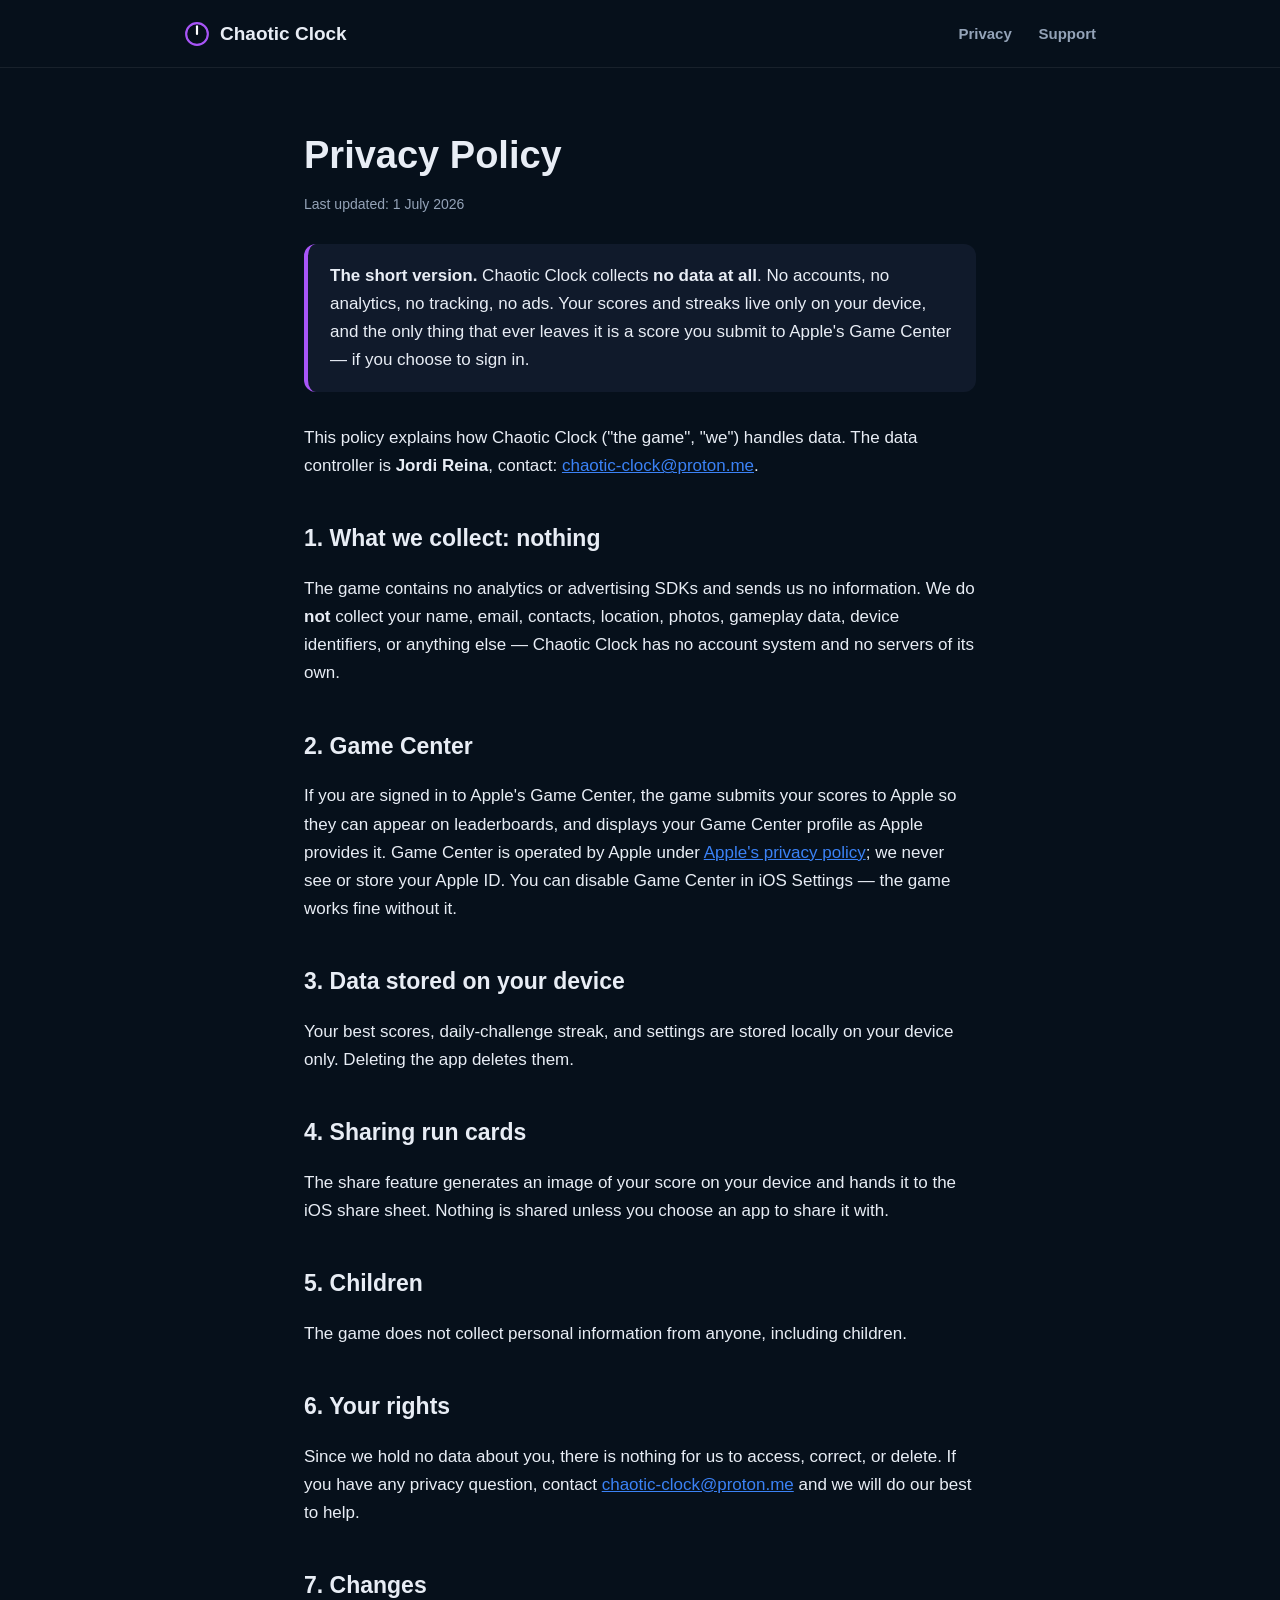
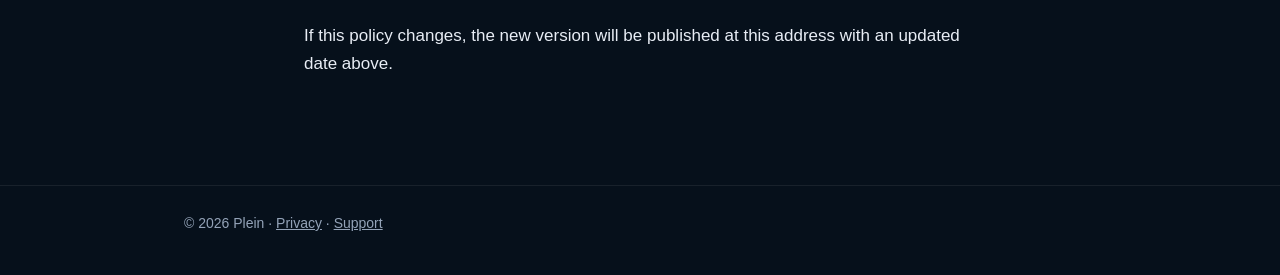
==== privacy/index.html @ d5d343c8 "Chaotic Clock website: landing, privacy policy, support Co-Authored-By: Claude Fable 5 <noreply@anth" ====
<!DOCTYPE html>
<html lang="en">
<head>
<meta charset="utf-8">
<meta name="viewport" content="width=device-width, initial-scale=1">
<title>Chaotic Clock — Privacy Policy</title>
<meta name="description" content="Chaotic Clock collects no data: no accounts, no analytics, no tracking, no ads.">
<meta name="theme-color" content="#06101b">
<link rel="stylesheet" href="../assets/styles.css">
</head>
<body>

<header class="site-header">
  <div class="wrap">
    <a class="brand" href="../">
      <svg class="clock" viewBox="0 0 24 24" fill="none" stroke="#a855f7" stroke-width="2" aria-hidden="true">
        <circle cx="12" cy="12" r="10"/><path d="M12 12V5" stroke="#fff" stroke-linecap="round"/>
      </svg>
      Chaotic Clock
    </a>
    <nav class="nav">
      <a href="./">Privacy</a>
      <a href="../support/">Support</a>
    </nav>
  </div>
</header>

<main class="article">
  <div class="wrap wrap--narrow">

  <h1>Privacy Policy</h1>
  <div class="updated">Last updated: 1 July 2026</div>

  <div class="lead">
    <strong>The short version.</strong> Chaotic Clock collects <strong>no data at all</strong>.
    No accounts, no analytics, no tracking, no ads. Your scores and streaks live only on your
    device, and the only thing that ever leaves it is a score you submit to Apple's Game Center —
    if you choose to sign in.
  </div>

  <p>This policy explains how Chaotic Clock ("the game", "we") handles data. The data controller
  is <strong>Jordi Reina</strong>, contact:
  <a href="mailto:chaotic-clock@proton.me">chaotic-clock@proton.me</a>.</p>

  <h2>1. What we collect: nothing</h2>
  <p>The game contains no analytics or advertising SDKs and sends us no information. We do
  <strong>not</strong> collect your name, email, contacts, location, photos, gameplay data, device
  identifiers, or anything else — Chaotic Clock has no account system and no servers of its own.</p>

  <h2>2. Game Center</h2>
  <p>If you are signed in to Apple's Game Center, the game submits your scores to Apple so they can
  appear on leaderboards, and displays your Game Center profile as Apple provides it. Game Center is
  operated by Apple under
  <a href="https://www.apple.com/legal/privacy/" rel="noopener">Apple's privacy policy</a>;
  we never see or store your Apple ID. You can disable Game Center in iOS Settings — the game works
  fine without it.</p>

  <h2>3. Data stored on your device</h2>
  <p>Your best scores, daily-challenge streak, and settings are stored locally on your device only.
  Deleting the app deletes them.</p>

  <h2>4. Sharing run cards</h2>
  <p>The share feature generates an image of your score on your device and hands it to the iOS share
  sheet. Nothing is shared unless you choose an app to share it with.</p>

  <h2>5. Children</h2>
  <p>The game does not collect personal information from anyone, including children.</p>

  <h2>6. Your rights</h2>
  <p>Since we hold no data about you, there is nothing for us to access, correct, or delete. If you
  have any privacy question, contact
  <a href="mailto:chaotic-clock@proton.me">chaotic-clock@proton.me</a> and we will do our best to help.</p>

  <h2>7. Changes</h2>
  <p>If this policy changes, the new version will be published at this address with an updated date
  above.</p>

  </div>
</main>

<footer class="site-footer">
  <div class="wrap">
    © 2026 Plein · <a href="./">Privacy</a> · <a href="../support/">Support</a>
  </div>
</footer>

</body>
</html>
---- assets/styles.css ----
:root {
  --bg: #06101b;
  --surface: #101a2b;
  --text: #e8edf5;
  --muted: #94a3b8;
  --accent: #a855f7;
  --accent2: #3b82f6;
  --good: #4ade80;
}

* { box-sizing: border-box; }

body {
  margin: 0;
  background: var(--bg);
  color: var(--text);
  font: 17px/1.65 -apple-system, BlinkMacSystemFont, "Segoe UI", Roboto, sans-serif;
}

.wrap { max-width: 960px; margin: 0 auto; padding: 0 24px; }
.wrap--narrow { max-width: 720px; }

.site-header { padding: 18px 0; border-bottom: 1px solid rgba(255, 255, 255, 0.07); }
.site-header .wrap { display: flex; align-items: center; justify-content: space-between; }

.brand {
  display: flex; align-items: center; gap: 10px;
  font-weight: 800; font-size: 19px; color: var(--text); text-decoration: none;
}
.brand .clock { width: 26px; height: 26px; }

.nav a { color: var(--muted); text-decoration: none; margin-left: 22px; font-weight: 600; font-size: 15px; }
.nav a:hover { color: var(--text); }

.hero { text-align: center; padding: 90px 0 70px; }
.hero h1 {
  font-size: 56px; line-height: 1.05; margin: 0 0 18px; font-weight: 900;
  background: linear-gradient(120deg, var(--accent2), var(--accent));
  -webkit-background-clip: text; background-clip: text; color: transparent;
}
.hero p { color: var(--muted); font-size: 21px; max-width: 560px; margin: 0 auto 34px; }

.badge {
  display: inline-block; padding: 14px 30px; border-radius: 999px;
  background: var(--accent); color: #fff; font-weight: 700; text-decoration: none;
  box-shadow: 0 8px 30px rgba(168, 85, 247, 0.35);
}
.badge--soon { background: var(--surface); color: var(--muted); box-shadow: none;
  border: 1px solid rgba(255, 255, 255, 0.12); }

.features { display: grid; grid-template-columns: repeat(auto-fit, minmax(240px, 1fr));
  gap: 18px; padding: 20px 0 80px; }
.feature { background: var(--surface); border: 1px solid rgba(255, 255, 255, 0.07);
  border-radius: 18px; padding: 24px; }
.feature h3 { margin: 0 0 8px; font-size: 17px; }
.feature p { margin: 0; color: var(--muted); font-size: 15px; }

.article { padding: 56px 0 90px; }
.article h1 { font-size: 38px; margin: 0 0 6px; }
.updated { color: var(--muted); font-size: 14px; margin-bottom: 28px; }
.lead { background: var(--surface); border-left: 4px solid var(--accent);
  border-radius: 12px; padding: 18px 22px; margin-bottom: 32px; }
.article h2 { font-size: 23px; margin: 40px 0 10px; }
.article a { color: var(--accent2); }
.article ul { padding-left: 22px; }
.article li { margin-bottom: 6px; }

.site-footer { border-top: 1px solid rgba(255, 255, 255, 0.07);
  padding: 26px 0 40px; color: var(--muted); font-size: 14px; }
.site-footer a { color: var(--muted); }
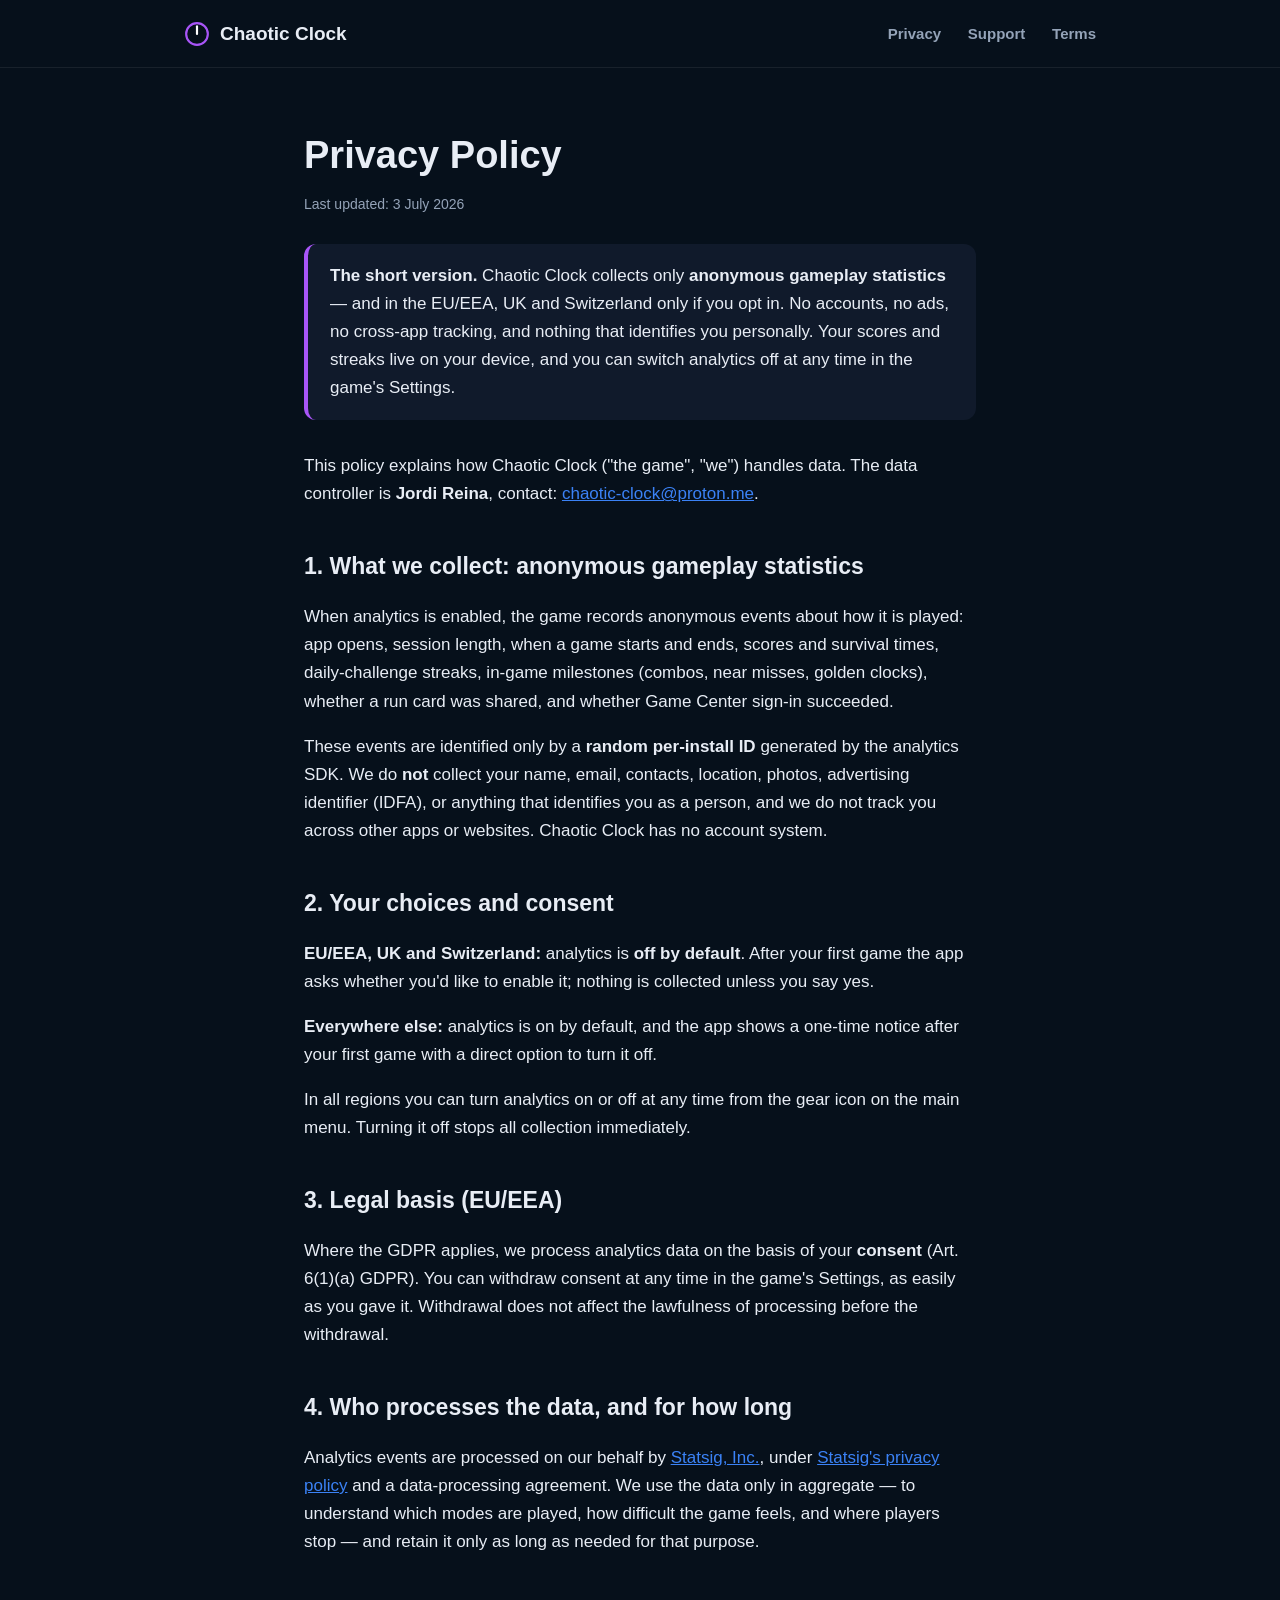
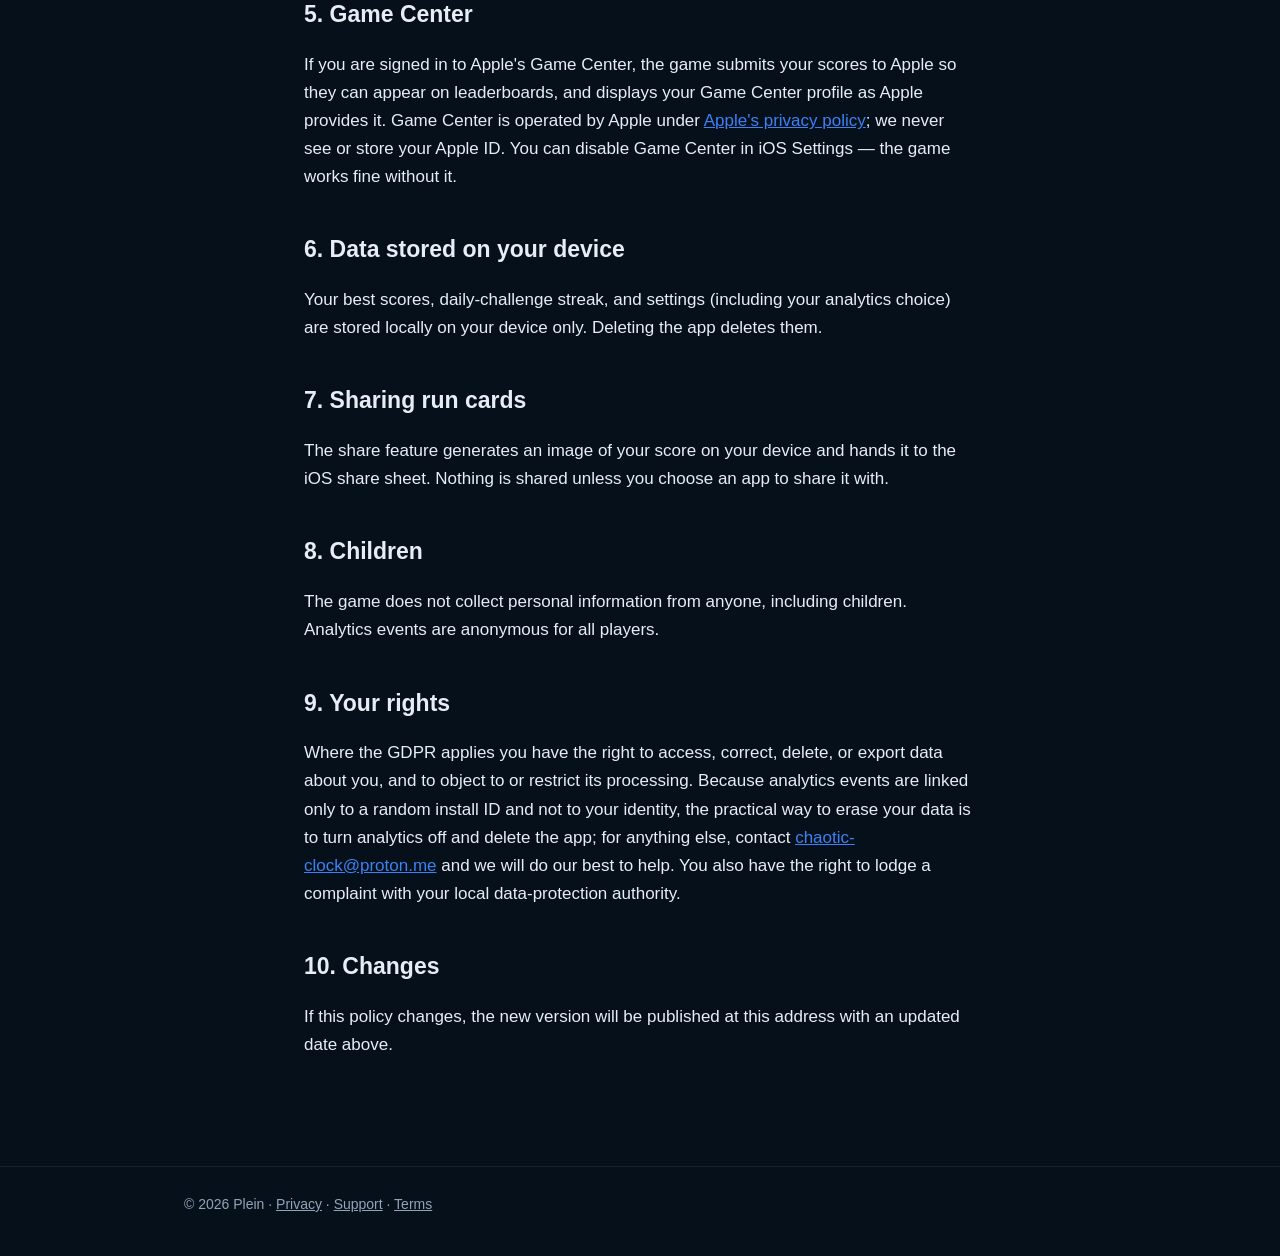
==== commit bd315112: "Privacy policy for anonymous analytics + consent; add Terms of Use The app now includes optional Sta" ====
--- a/privacy/index.html
+++ b/privacy/index.html
@@ -4,7 +4,7 @@
 <meta charset="utf-8">
 <meta name="viewport" content="width=device-width, initial-scale=1">
 <title>Chaotic Clock — Privacy Policy</title>
-<meta name="description" content="Chaotic Clock collects no data: no accounts, no analytics, no tracking, no ads.">
+<meta name="description" content="Chaotic Clock collects only anonymous gameplay analytics, with your consent. No accounts, no ads, no cross-app tracking, no personal data.">
 <meta name="theme-color" content="#06101b">
 <link rel="stylesheet" href="../assets/styles.css">
 </head>
@@ -21,6 +21,7 @@
     <nav class="nav">
       <a href="./">Privacy</a>
       <a href="../support/">Support</a>
+      <a href="../terms/">Terms</a>
     </nav>
   </div>
 </header>
@@ -29,25 +30,54 @@
   <div class="wrap wrap--narrow">
 
   <h1>Privacy Policy</h1>
-  <div class="updated">Last updated: 1 July 2026</div>
+  <div class="updated">Last updated: 3 July 2026</div>
 
   <div class="lead">
-    <strong>The short version.</strong> Chaotic Clock collects <strong>no data at all</strong>.
-    No accounts, no analytics, no tracking, no ads. Your scores and streaks live only on your
-    device, and the only thing that ever leaves it is a score you submit to Apple's Game Center —
-    if you choose to sign in.
+    <strong>The short version.</strong> Chaotic Clock collects only <strong>anonymous gameplay
+    statistics</strong> — and in the EU/EEA, UK and Switzerland only if you opt in. No accounts,
+    no ads, no cross-app tracking, and nothing that identifies you personally. Your scores and
+    streaks live on your device, and you can switch analytics off at any time in the game's
+    Settings.
   </div>
 
   <p>This policy explains how Chaotic Clock ("the game", "we") handles data. The data controller
   is <strong>Jordi Reina</strong>, contact:
   <a href="mailto:chaotic-clock@proton.me">chaotic-clock@proton.me</a>.</p>
 
-  <h2>1. What we collect: nothing</h2>
-  <p>The game contains no analytics or advertising SDKs and sends us no information. We do
-  <strong>not</strong> collect your name, email, contacts, location, photos, gameplay data, device
-  identifiers, or anything else — Chaotic Clock has no account system and no servers of its own.</p>
+  <h2>1. What we collect: anonymous gameplay statistics</h2>
+  <p>When analytics is enabled, the game records anonymous events about how it is played: app
+  opens, session length, when a game starts and ends, scores and survival times, daily-challenge
+  streaks, in-game milestones (combos, near misses, golden clocks), whether a run card was shared,
+  and whether Game Center sign-in succeeded.</p>
+  <p>These events are identified only by a <strong>random per-install ID</strong> generated by the
+  analytics SDK. We do <strong>not</strong> collect your name, email, contacts, location, photos,
+  advertising identifier (IDFA), or anything that identifies you as a person, and we do not track
+  you across other apps or websites. Chaotic Clock has no account system.</p>
 
-  <h2>2. Game Center</h2>
+  <h2>2. Your choices and consent</h2>
+  <p><strong>EU/EEA, UK and Switzerland:</strong> analytics is <strong>off by default</strong>.
+  After your first game the app asks whether you'd like to enable it; nothing is collected unless
+  you say yes.</p>
+  <p><strong>Everywhere else:</strong> analytics is on by default, and the app shows a one-time
+  notice after your first game with a direct option to turn it off.</p>
+  <p>In all regions you can turn analytics on or off at any time from the gear icon on the main
+  menu. Turning it off stops all collection immediately.</p>
+
+  <h2>3. Legal basis (EU/EEA)</h2>
+  <p>Where the GDPR applies, we process analytics data on the basis of your
+  <strong>consent</strong> (Art. 6(1)(a) GDPR). You can withdraw consent at any time in the game's
+  Settings, as easily as you gave it. Withdrawal does not affect the lawfulness of processing
+  before the withdrawal.</p>
+
+  <h2>4. Who processes the data, and for how long</h2>
+  <p>Analytics events are processed on our behalf by
+  <a href="https://www.statsig.com/" rel="noopener">Statsig, Inc.</a>, under
+  <a href="https://www.statsig.com/privacy-policy" rel="noopener">Statsig's privacy policy</a> and
+  a data-processing agreement. We use the data only in aggregate — to understand which modes are
+  played, how difficult the game feels, and where players stop — and retain it only as long as
+  needed for that purpose.</p>
+
+  <h2>5. Game Center</h2>
   <p>If you are signed in to Apple's Game Center, the game submits your scores to Apple so they can
   appear on leaderboards, and displays your Game Center profile as Apple provides it. Game Center is
   operated by Apple under
@@ -55,23 +85,27 @@
   we never see or store your Apple ID. You can disable Game Center in iOS Settings — the game works
   fine without it.</p>
 
-  <h2>3. Data stored on your device</h2>
-  <p>Your best scores, daily-challenge streak, and settings are stored locally on your device only.
-  Deleting the app deletes them.</p>
+  <h2>6. Data stored on your device</h2>
+  <p>Your best scores, daily-challenge streak, and settings (including your analytics choice) are
+  stored locally on your device only. Deleting the app deletes them.</p>
 
-  <h2>4. Sharing run cards</h2>
+  <h2>7. Sharing run cards</h2>
   <p>The share feature generates an image of your score on your device and hands it to the iOS share
   sheet. Nothing is shared unless you choose an app to share it with.</p>
 
-  <h2>5. Children</h2>
-  <p>The game does not collect personal information from anyone, including children.</p>
+  <h2>8. Children</h2>
+  <p>The game does not collect personal information from anyone, including children. Analytics
+  events are anonymous for all players.</p>
 
-  <h2>6. Your rights</h2>
-  <p>Since we hold no data about you, there is nothing for us to access, correct, or delete. If you
-  have any privacy question, contact
-  <a href="mailto:chaotic-clock@proton.me">chaotic-clock@proton.me</a> and we will do our best to help.</p>
+  <h2>9. Your rights</h2>
+  <p>Where the GDPR applies you have the right to access, correct, delete, or export data about
+  you, and to object to or restrict its processing. Because analytics events are linked only to a
+  random install ID and not to your identity, the practical way to erase your data is to turn
+  analytics off and delete the app; for anything else, contact
+  <a href="mailto:chaotic-clock@proton.me">chaotic-clock@proton.me</a> and we will do our best to
+  help. You also have the right to lodge a complaint with your local data-protection authority.</p>
 
-  <h2>7. Changes</h2>
+  <h2>10. Changes</h2>
   <p>If this policy changes, the new version will be published at this address with an updated date
   above.</p>
 
@@ -80,7 +114,7 @@
 
 <footer class="site-footer">
   <div class="wrap">
-    © 2026 Plein · <a href="./">Privacy</a> · <a href="../support/">Support</a>
+    © 2026 Plein · <a href="./">Privacy</a> · <a href="../support/">Support</a> · <a href="../terms/">Terms</a>
   </div>
 </footer>
 
